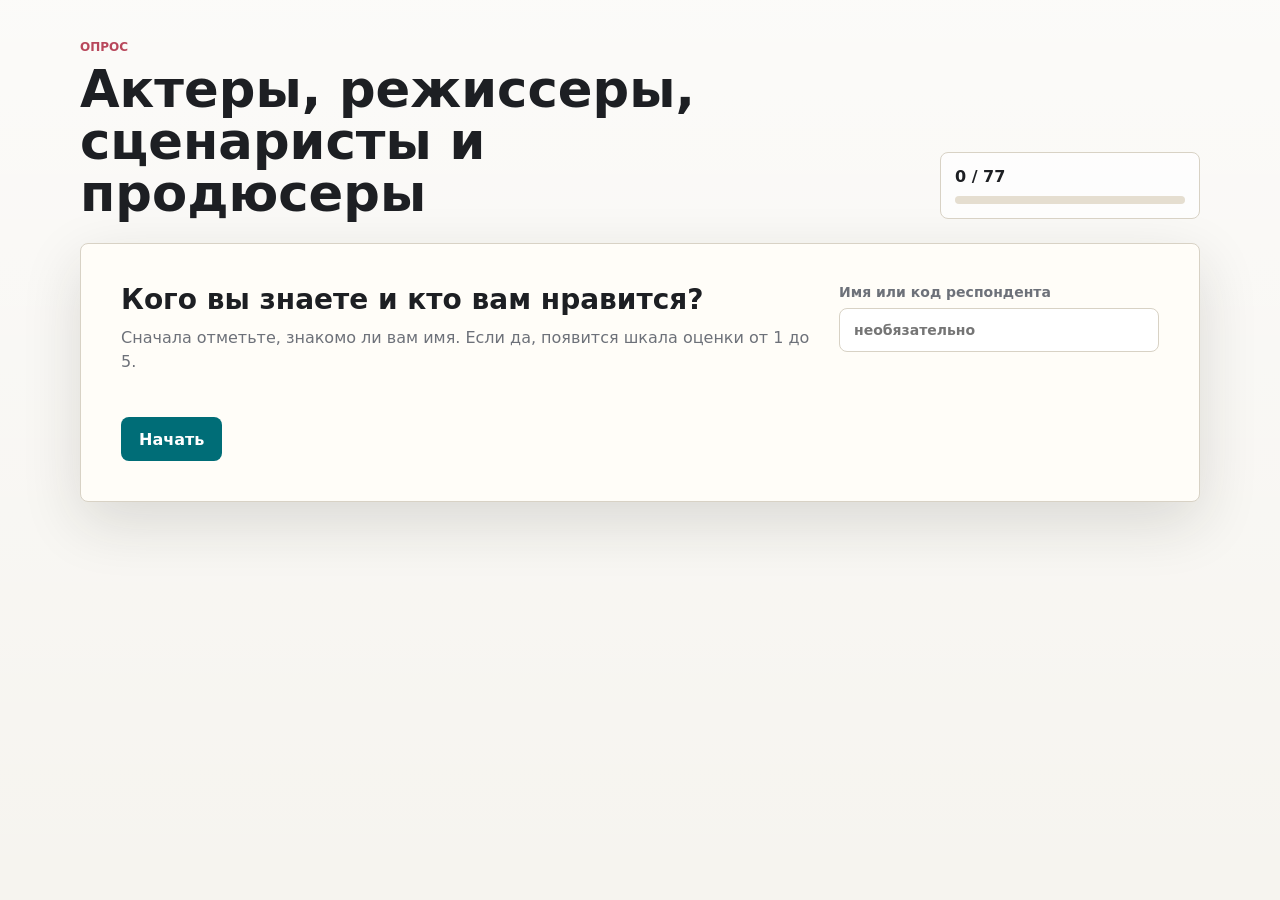
==== survey-site/index.html @ 72db90e1 "Add celebrity survey site" ====
<!doctype html>
<html lang="ru">
  <head>
    <meta charset="utf-8" />
    <meta name="viewport" content="width=device-width, initial-scale=1" />
    <title>Опрос по актерам и авторам кино</title>
    <link rel="stylesheet" href="styles.css" />
  </head>
  <body>
    <main class="app">
      <section class="topbar" aria-label="Статус опроса">
        <div>
          <p class="eyebrow">Опрос</p>
          <h1>Актеры, режиссеры, сценаристы и продюсеры</h1>
        </div>
        <div class="progress-card">
          <span id="progressText">0 / 0</span>
          <div class="progress-track" aria-hidden="true">
            <div id="progressFill"></div>
          </div>
        </div>
      </section>

      <section id="intro" class="panel">
        <div class="intro-grid">
          <div>
            <h2>Кого вы знаете и кто вам нравится?</h2>
            <p>
              Сначала отметьте, знакомо ли вам имя. Если да, появится шкала оценки от 1 до 5.
            </p>
          </div>
          <label class="respondent">
            <span>Имя или код респондента</span>
            <input id="respondentId" type="text" autocomplete="name" placeholder="необязательно" />
          </label>
        </div>
        <button id="startButton" class="primary" type="button">Начать</button>
      </section>

      <section id="survey" class="survey hidden" aria-live="polite">
        <div class="block-head">
          <div>
            <p id="blockKicker" class="eyebrow"></p>
            <h2 id="blockTitle"></h2>
          </div>
          <span id="blockCount" class="counter"></span>
        </div>

        <article id="personCard" class="person-card"></article>

        <div class="nav-row">
          <button id="backButton" class="secondary" type="button">Назад</button>
          <button id="nextButton" class="primary" type="button">Дальше</button>
        </div>
      </section>

      <section id="favorites" class="survey hidden" aria-live="polite">
        <div class="block-head">
          <div>
            <p class="eyebrow">Финальный вопрос</p>
            <h2>Выберите 3 самых любимых</h2>
          </div>
          <span id="favoritesCount" class="counter">0 / 3</span>
        </div>
        <p class="favorites-note">
          Ниже только те люди, которым вы поставили 4 или 5. Выберите трех, кто нравится больше всего.
        </p>
        <div id="favoritesGrid" class="favorites-grid"></div>
        <div class="nav-row">
          <button id="favoritesBackButton" class="secondary" type="button">Назад</button>
          <button id="favoritesDoneButton" class="primary" type="button">Завершить</button>
        </div>
      </section>

      <section id="done" class="panel hidden">
        <h2>Спасибо, ответы готовы</h2>
        <p>
          Для GitHub Pages без сервера результат можно скачать файлом. Для сбора ответов от многих людей
          подключается Google Sheets endpoint.
        </p>
        <div class="download-row">
          <button id="downloadCsv" class="primary" type="button">Скачать CSV</button>
          <button id="downloadJson" class="secondary" type="button">Скачать JSON</button>
        </div>
      </section>
    </main>

    <script src="config.js"></script>
    <script src="data/people.js"></script>
    <script src="app.js"></script>
  </body>
</html>
---- survey-site/styles.css ----
:root {
  color-scheme: light;
  --bg: #f6f4ef;
  --ink: #1d1f23;
  --muted: #6d7179;
  --line: #d8d2c5;
  --panel: #fffdf8;
  --panel-strong: #ffffff;
  --accent: #006d77;
  --accent-dark: #004c54;
  --rose: #b8475b;
  --gold: #b7791f;
  --shadow: 0 20px 60px rgba(38, 35, 29, 0.14);
}

* {
  box-sizing: border-box;
}

body {
  margin: 0;
  min-height: 100vh;
  background:
    linear-gradient(180deg, rgba(255,255,255,0.62), rgba(255,255,255,0)),
    var(--bg);
  color: var(--ink);
  font-family: Inter, ui-sans-serif, system-ui, -apple-system, BlinkMacSystemFont, "Segoe UI", sans-serif;
}

button,
input {
  font: inherit;
}

.app {
  width: min(1120px, calc(100% - 32px));
  margin: 0 auto;
  padding: 28px 0 44px;
}

.topbar {
  display: flex;
  align-items: end;
  justify-content: space-between;
  gap: 24px;
  padding: 10px 0 24px;
}

.eyebrow {
  margin: 0 0 6px;
  color: var(--rose);
  font-size: 12px;
  font-weight: 800;
  letter-spacing: 0;
  text-transform: uppercase;
}

h1,
h2,
p {
  margin-top: 0;
}

h1 {
  max-width: 760px;
  margin-bottom: 0;
  font-size: clamp(30px, 4vw, 52px);
  line-height: 1.02;
  letter-spacing: 0;
}

h2 {
  margin-bottom: 10px;
  font-size: 28px;
  line-height: 1.12;
  letter-spacing: 0;
}

p {
  color: var(--muted);
  line-height: 1.55;
}

.progress-card {
  width: min(260px, 38vw);
  min-width: 180px;
  padding: 14px;
  border: 1px solid var(--line);
  border-radius: 8px;
  background: rgba(255,255,255,0.72);
}

#progressText {
  display: block;
  margin-bottom: 10px;
  font-weight: 800;
}

.progress-track {
  height: 8px;
  overflow: hidden;
  border-radius: 999px;
  background: #e5ded0;
}

#progressFill {
  width: 0%;
  height: 100%;
  border-radius: inherit;
  background: linear-gradient(90deg, var(--accent), var(--gold));
  transition: width 180ms ease;
}

.panel,
.survey {
  border: 1px solid var(--line);
  border-radius: 8px;
  background: var(--panel);
  box-shadow: var(--shadow);
}

.panel {
  padding: clamp(22px, 4vw, 40px);
}

.intro-grid {
  display: grid;
  grid-template-columns: minmax(0, 1fr) minmax(240px, 320px);
  gap: 28px;
  align-items: start;
}

.respondent {
  display: grid;
  gap: 8px;
  color: var(--muted);
  font-size: 14px;
  font-weight: 700;
}

.respondent input {
  width: 100%;
  border: 1px solid var(--line);
  border-radius: 8px;
  padding: 13px 14px;
  background: var(--panel-strong);
  color: var(--ink);
  outline: none;
}

.respondent input:focus {
  border-color: var(--accent);
  box-shadow: 0 0 0 3px rgba(0, 109, 119, 0.16);
}

button {
  min-height: 44px;
  border: 0;
  border-radius: 8px;
  padding: 0 18px;
  font-weight: 800;
  cursor: pointer;
}

.primary {
  background: var(--accent);
  color: #fff;
}

.primary:hover {
  background: var(--accent-dark);
}

.secondary {
  border: 1px solid var(--line);
  background: #fff;
  color: var(--ink);
}

.secondary:hover {
  border-color: #b9b0a1;
}

#startButton {
  margin-top: 26px;
}

.hidden {
  display: none !important;
}

.survey {
  padding: clamp(16px, 3vw, 26px);
}

.block-head {
  display: flex;
  justify-content: space-between;
  gap: 16px;
  align-items: start;
  margin-bottom: 18px;
}

.counter {
  flex: 0 0 auto;
  border: 1px solid var(--line);
  border-radius: 999px;
  padding: 7px 12px;
  background: #fff;
  color: var(--muted);
  font-size: 14px;
  font-weight: 800;
}

.person-card {
  display: grid;
  grid-template-columns: minmax(220px, 360px) minmax(0, 1fr);
  min-height: 520px;
  overflow: hidden;
  border: 1px solid var(--line);
  border-radius: 8px;
  background: var(--panel-strong);
}

.portrait {
  position: relative;
  min-height: 520px;
  background: #2c3436;
}

.portrait img {
  width: 100%;
  height: 100%;
  min-height: 520px;
  object-fit: cover;
  display: block;
}

.portrait-fallback {
  display: grid;
  place-items: center;
  width: 100%;
  height: 100%;
  min-height: 520px;
  color: #fff;
  background:
    linear-gradient(135deg, rgba(0,109,119,0.86), rgba(184,71,91,0.82)),
    #263238;
  font-size: 76px;
  font-weight: 900;
}

.person-body {
  display: flex;
  flex-direction: column;
  gap: 20px;
  padding: clamp(20px, 4vw, 42px);
}

.person-meta {
  display: flex;
  flex-wrap: wrap;
  gap: 8px;
}

.pill {
  border: 1px solid var(--line);
  border-radius: 999px;
  padding: 6px 10px;
  color: var(--muted);
  font-size: 13px;
  font-weight: 800;
}

.person-name {
  margin: 0;
  font-size: clamp(30px, 5vw, 54px);
  line-height: 1;
  letter-spacing: 0;
}

.person-title {
  max-width: 650px;
  color: var(--muted);
  font-size: 18px;
}

.choice-grid,
.rating-grid {
  display: grid;
  grid-template-columns: repeat(2, minmax(0, 1fr));
  gap: 12px;
}

.rating-grid {
  grid-template-columns: repeat(6, minmax(0, 1fr));
}

.choice,
.rate {
  min-height: 58px;
  border: 1px solid var(--line);
  background: #fff;
  color: var(--ink);
}

.choice[aria-pressed="true"],
.rate[aria-pressed="true"] {
  border-color: var(--accent);
  background: rgba(0, 109, 119, 0.1);
  color: var(--accent-dark);
}

.rating-wrap {
  display: none;
  padding-top: 4px;
}

.rating-wrap.visible {
  display: block;
}

.question-label {
  margin-bottom: 10px;
  color: var(--ink);
  font-weight: 900;
}

.nav-row,
.download-row {
  display: flex;
  justify-content: space-between;
  gap: 12px;
  margin-top: 18px;
}

.download-row {
  justify-content: flex-start;
}

.favorites-note {
  max-width: 720px;
  margin-bottom: 18px;
}

.favorites-grid {
  display: grid;
  grid-template-columns: repeat(3, minmax(0, 1fr));
  gap: 12px;
}

.favorite-card {
  position: relative;
  display: grid;
  grid-template-columns: 86px minmax(0, 1fr);
  gap: 12px;
  min-height: 112px;
  width: 100%;
  border: 1px solid var(--line);
  background: #fff;
  color: var(--ink);
  text-align: left;
}

.favorite-card[aria-pressed="true"] {
  border-color: var(--accent);
  background: rgba(0, 109, 119, 0.08);
  box-shadow: inset 0 0 0 1px var(--accent);
}

.favorite-image,
.favorite-image img,
.favorite-fallback {
  width: 86px;
  height: 86px;
  border-radius: 8px;
}

.favorite-image {
  overflow: hidden;
  align-self: center;
  background: #2c3436;
}

.favorite-image img {
  display: block;
  object-fit: cover;
}

.favorite-fallback {
  display: grid;
  place-items: center;
  color: #fff;
  background:
    linear-gradient(135deg, rgba(0,109,119,0.86), rgba(184,71,91,0.82)),
    #263238;
  font-size: 24px;
  font-weight: 900;
}

.favorite-copy {
  display: grid;
  gap: 4px;
  align-content: center;
  min-width: 0;
}

.favorite-name,
.favorite-title,
.favorite-meta {
  overflow: hidden;
  text-overflow: ellipsis;
}

.favorite-name {
  font-size: 16px;
  font-weight: 900;
}

.favorite-title,
.favorite-meta {
  color: var(--muted);
  font-size: 13px;
  line-height: 1.25;
}

.favorite-rank {
  position: absolute;
  top: 8px;
  right: 8px;
  display: grid;
  place-items: center;
  width: 28px;
  height: 28px;
  border-radius: 999px;
  background: var(--accent);
  color: #fff;
  font-size: 14px;
  font-weight: 900;
}

@media (max-width: 760px) {
  .app {
    width: min(100% - 20px, 560px);
    padding-top: 12px;
  }

  .topbar,
  .intro-grid,
  .block-head,
  .person-card {
    grid-template-columns: 1fr;
    display: grid;
  }

  .progress-card {
    width: 100%;
  }

  .person-card {
    min-height: 0;
  }

  .portrait,
  .portrait img,
  .portrait-fallback {
    min-height: 330px;
  }

  .choice-grid,
  .rating-grid,
  .favorites-grid {
    grid-template-columns: 1fr;
  }

  .nav-row {
    position: sticky;
    bottom: 0;
    margin: 18px -16px -16px;
    padding: 12px 16px;
    background: rgba(246, 244, 239, 0.92);
    backdrop-filter: blur(10px);
  }
}
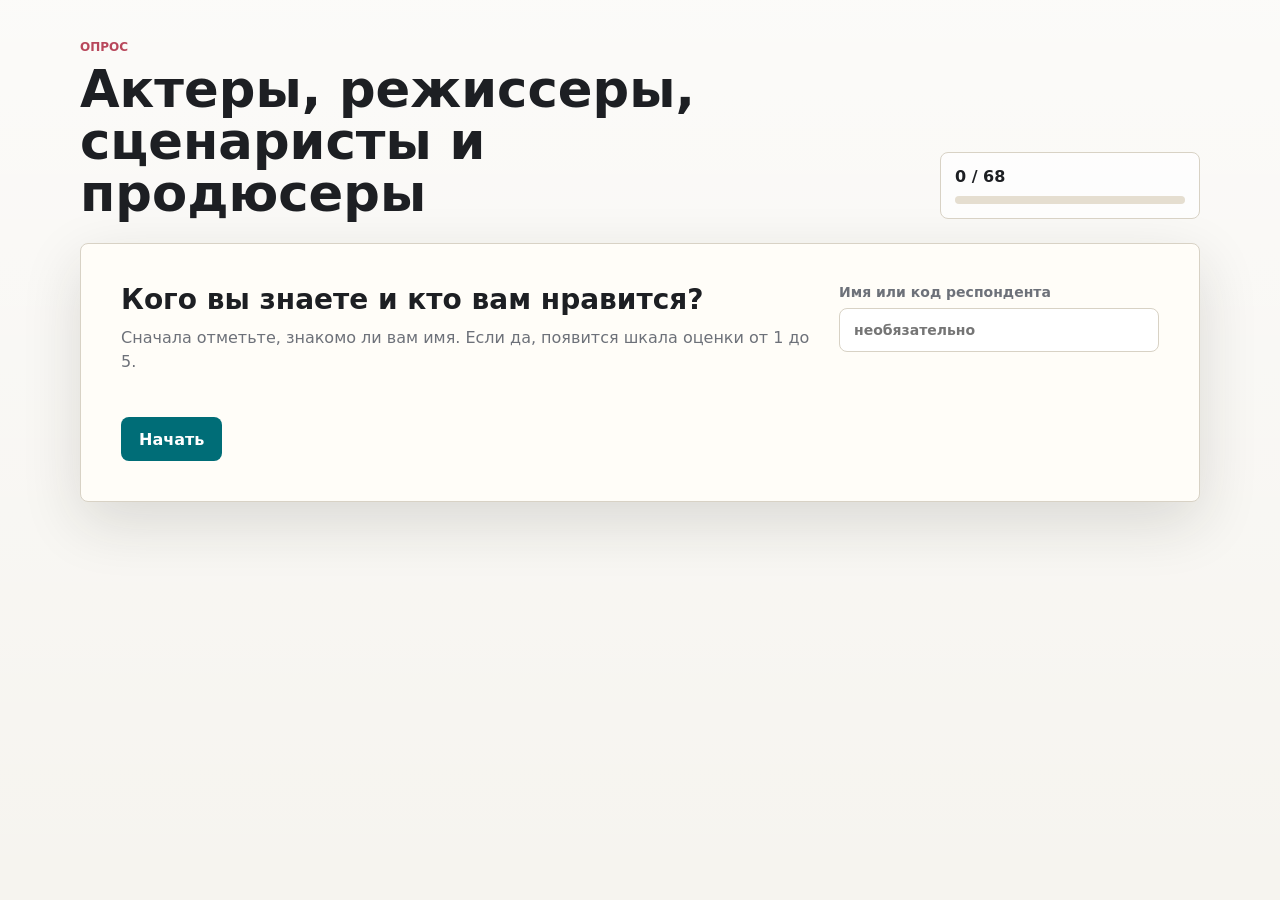
==== commit ae206c05: "Bust survey script cache" ====
--- a/survey-site/index.html
+++ b/survey-site/index.html
@@ -85,8 +85,8 @@
       </section>
     </main>
 
-    <script src="config.js"></script>
-    <script src="data/people.js"></script>
-    <script src="app.js"></script>
+    <script src="config.js?v=20260515-dedup"></script>
+    <script src="data/people.js?v=20260515-dedup"></script>
+    <script src="app.js?v=20260515-dedup"></script>
   </body>
 </html>
